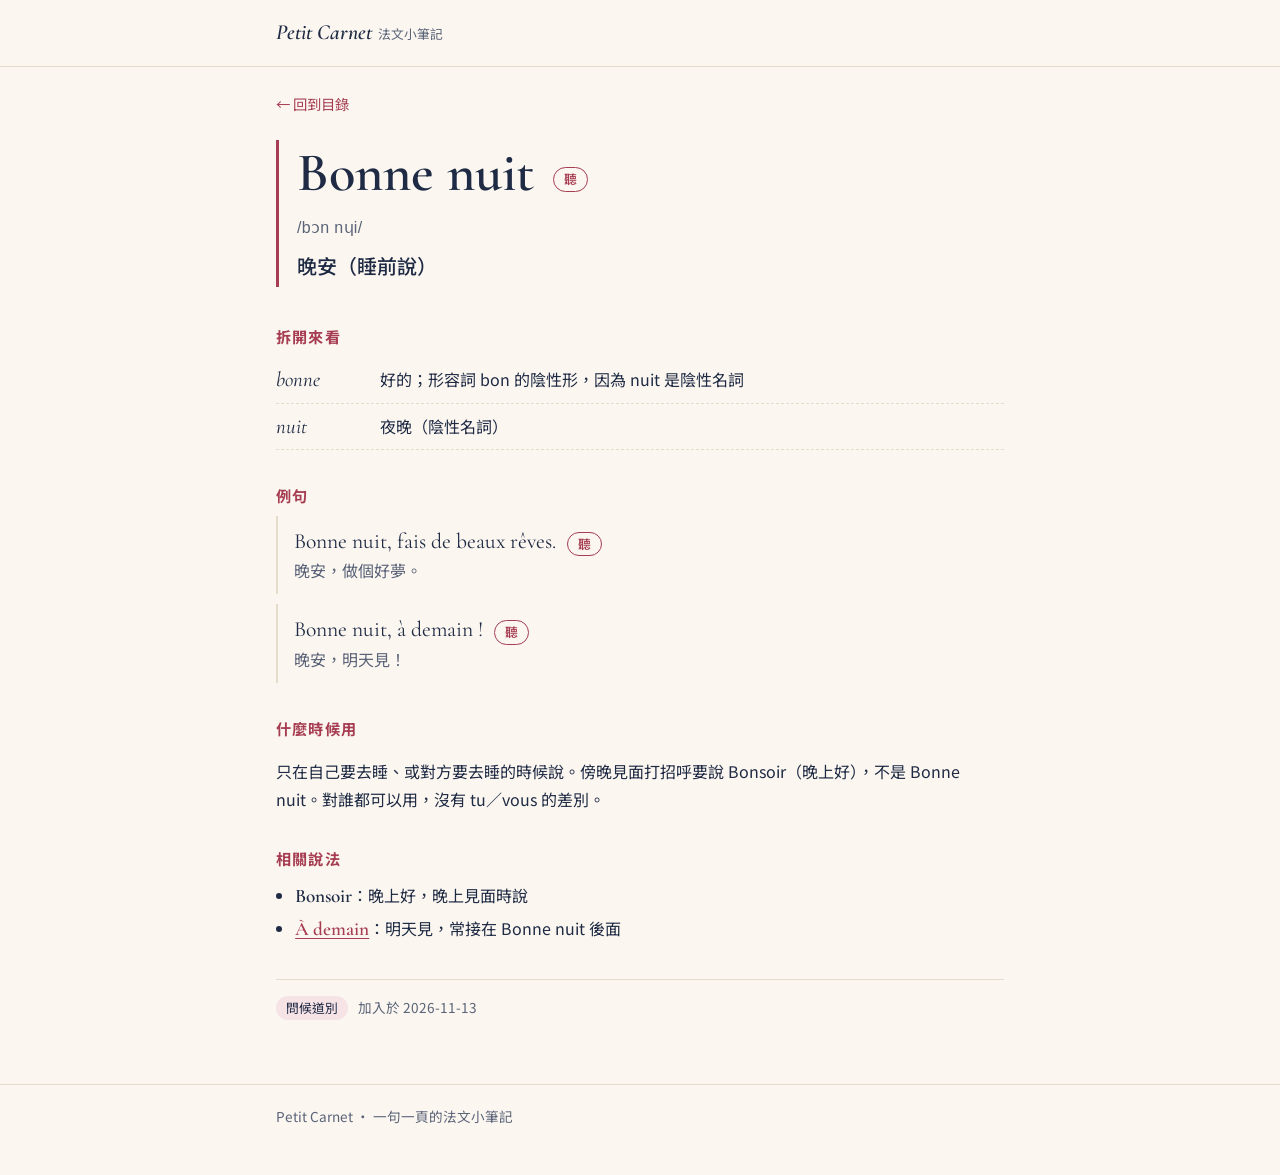
==== notes/bonne-nuit/index.html @ 500e36dc "建立 Petit Carnet 法文小筆記 - CLAUDE.md：專案目的、資料夾結構、slug 規則、頁面結構、分類、視覺規範、新增與修改流程、檢查方式 - 首頁、範本、六則筆記（含一則由未參與對" ====
<!doctype html>
<html lang="zh-Hant">
<head>
<meta charset="utf-8">
<meta name="viewport" content="width=device-width, initial-scale=1">
<title>Bonne nuit · Petit Carnet</title>
<meta name="description" content="Bonne nuit：晚安（睡前說）">
<link rel="preconnect" href="https://fonts.googleapis.com">
<link rel="preconnect" href="https://fonts.gstatic.com" crossorigin>
<link rel="stylesheet" href="https://fonts.googleapis.com/css2?family=Cormorant+Garamond:ital,wght@0,500;0,600;1,500;1,600&family=Noto+Sans+TC:wght@400;500;700&display=swap">
<link rel="stylesheet" href="../../assets/style.css">
<script src="../../assets/carnet.js" defer></script>
</head>
<body>
<header class="site-header">
  <div class="wrap"><a class="brand" href="../../">Petit Carnet<small>法文小筆記</small></a></div>
</header>

<main class="note wrap" data-category="greeting">
  <nav class="crumb"><a href="../../">← 回到目錄</a></nav>

  <header class="note-head">
    <h1 data-field="fr" lang="fr" data-speak>Bonne nuit</h1>
    <p class="ipa" data-field="ipa">/bɔn nɥi/</p>
    <p class="meaning" data-field="meaning">晚安（睡前說）</p>
  </header>

  <section data-field="breakdown">
    <h2>拆開來看</h2>
    <dl class="breakdown">
      <div><dt lang="fr">bonne</dt><dd>好的；形容詞 bon 的陰性形，因為 nuit 是陰性名詞</dd></div>
      <div><dt lang="fr">nuit</dt><dd>夜晚（陰性名詞）</dd></div>
    </dl>
  </section>

  <section data-field="examples">
    <h2>例句</h2>
    <ul class="examples">
      <li class="ex"><p class="ex-fr" lang="fr" data-speak>Bonne nuit, fais de beaux rêves.</p><p class="ex-zh">晚安，做個好夢。</p></li>
      <li class="ex"><p class="ex-fr" lang="fr" data-speak>Bonne nuit, à demain !</p><p class="ex-zh">晚安，明天見！</p></li>
    </ul>
  </section>

  <section data-field="usage">
    <h2>什麼時候用</h2>
    <p>只在自己要去睡、或對方要去睡的時候說。傍晚見面打招呼要說 Bonsoir（晚上好），不是 Bonne nuit。對誰都可以用，沒有 tu／vous 的差別。</p>
  </section>

  <section data-field="related">
    <h2>相關說法</h2>
    <ul class="related">
      <li><span lang="fr">Bonsoir</span>：晚上好，晚上見面時說</li>
      <li><a href="../a-demain/" lang="fr">À demain</a>：明天見，常接在 Bonne nuit 後面</li>
    </ul>
  </section>

  <footer class="note-meta">
    <span class="chip" data-cat="greeting">問候道別</span>
    <span>加入於 <time datetime="2026-11-13">2026-11-13</time></span>
  </footer>
</main>

<footer class="site-footer">
  <div class="wrap"><p>Petit Carnet · 一句一頁的法文小筆記</p></div>
</footer>
</body>
</html>
---- assets/style.css ----
/* Petit Carnet — 唯一的樣式檔。色票與字體規則見 CLAUDE.md §6。 */

:root {
  --paper: #FBF7F0;
  --card: #FFFDF9;
  --ink: #1F2A44;
  --ink-soft: #5A6378;
  --line: #E6DCCB;
  --accent: #A63D52;
  --accent-soft: #F5E3E6;

  --font-fr: "Cormorant Garamond", "Times New Roman", serif;
  --font-zh: "Noto Sans TC", "PingFang TC", "Microsoft JhengHei", sans-serif;
  --font-ipa: "Segoe UI", "Helvetica Neue", Arial, sans-serif;

  --radius: 14px;
  --wrap: 760px;
  color-scheme: light dark;
}

@media (prefers-color-scheme: dark) {
  :root {
    --paper: #16181F;
    --card: #1E212B;
    --ink: #ECE5D8;
    --ink-soft: #A7A2B3;
    --line: #323645;
    --accent: #E68A9D;
    --accent-soft: #3A2730;
  }
}

/* ---------- 基礎 ---------- */

*, *::before, *::after { box-sizing: border-box; }

[hidden] { display: none !important; }

html { -webkit-text-size-adjust: 100%; }

body {
  margin: 0;
  background: var(--paper);
  color: var(--ink);
  font-family: var(--font-zh);
  font-size: 16px;
  line-height: 1.75;
  overflow-wrap: anywhere;
}

a { color: var(--accent); text-underline-offset: 3px; }

:focus-visible { outline: 2px solid var(--accent); outline-offset: 3px; border-radius: 6px; }

[lang="fr"] { font-family: var(--font-fr); }

.wrap {
  max-width: var(--wrap);
  margin: 0 auto;
  padding: 0 16px;
}

/* ---------- 頁首／頁尾 ---------- */

.site-header {
  border-bottom: 1px solid var(--line);
}

.site-header .wrap {
  display: flex;
  align-items: baseline;
  justify-content: space-between;
  gap: 12px;
  padding-top: 14px;
  padding-bottom: 14px;
}

.brand {
  color: var(--ink);
  text-decoration: none;
  font-family: var(--font-fr);
  font-style: italic;
  font-size: 1.35rem;
  font-weight: 600;
}

.brand small {
  font-family: var(--font-zh);
  font-style: normal;
  font-size: 0.8rem;
  font-weight: 400;
  color: var(--ink-soft);
  margin-left: 6px;
}

.site-footer {
  margin-top: 64px;
  border-top: 1px solid var(--line);
  color: var(--ink-soft);
  font-size: 0.85rem;
}

.site-footer .wrap { padding-top: 20px; padding-bottom: 40px; }

.site-footer p { margin: 0 0 6px; }

/* ---------- 首頁 ---------- */

.hero { padding: 48px 0 24px; }

.hero h1 {
  margin: 0;
  font-family: var(--font-fr);
  font-style: italic;
  font-weight: 600;
  font-size: clamp(2.6rem, 9vw, 4rem);
  line-height: 1.05;
}

.hero .tagline {
  margin: 12px 0 0;
  max-width: 34em;
  color: var(--ink-soft);
}

.filters {
  display: flex;
  flex-wrap: wrap;
  gap: 8px;
  margin: 8px 0 20px;
  padding: 0;
  list-style: none;
}

.filter {
  font: inherit;
  font-size: 0.9rem;
  padding: 4px 14px;
  border: 1px solid var(--line);
  border-radius: 999px;
  background: transparent;
  color: var(--ink);
  cursor: pointer;
}

.filter:hover { border-color: var(--accent); }

.filter[aria-pressed="true"] {
  background: var(--ink);
  border-color: var(--ink);
  color: var(--paper);
}

.cards {
  display: grid;
  grid-template-columns: repeat(auto-fill, minmax(210px, 1fr));
  gap: 12px;
  margin: 0;
  padding: 0;
  list-style: none;
}

.card {
  display: flex;
  flex-direction: column;
  gap: 4px;
  height: 100%;
  padding: 16px 18px 14px;
  background: var(--card);
  border: 1px solid var(--line);
  border-radius: var(--radius);
  color: var(--ink);
  text-decoration: none;
  transition: border-color 0.15s, transform 0.15s;
}

.card:hover { border-color: var(--accent); transform: translateY(-2px); }

.card-fr {
  font-size: 1.7rem;
  font-weight: 600;
  line-height: 1.2;
}

.card-zh { color: var(--ink-soft); }

.card-meta {
  display: flex;
  align-items: center;
  justify-content: space-between;
  gap: 8px;
  margin-top: auto;
  padding-top: 10px;
  font-size: 0.8rem;
  color: var(--ink-soft);
}

.empty { color: var(--ink-soft); }

.about { margin-top: 48px; }

.about h2,
.note section h2 {
  margin: 0 0 8px;
  font-size: 0.95rem;
  font-weight: 700;
  letter-spacing: 0.08em;
  color: var(--accent);
}

.about ol { padding-left: 1.4em; }

/* ---------- 分類標籤 ---------- */

.chip {
  display: inline-block;
  padding: 1px 10px;
  border-radius: 999px;
  background: var(--accent-soft);
  color: var(--ink);
  font-size: 0.8rem;
  white-space: nowrap;
}

/* ---------- 筆記頁 ---------- */

.crumb { padding-top: 24px; font-size: 0.9rem; }

.crumb a { text-decoration: none; }

.note-head {
  margin: 24px 0 36px;
  padding: 4px 0 4px 18px;
  border-left: 3px solid var(--accent);
}

.note-head h1 {
  margin: 0;
  font-weight: 600;
  font-size: clamp(2.4rem, 10vw, 3.4rem);
  line-height: 1.1;
}

.ipa {
  margin: 10px 0 0;
  font-family: var(--font-ipa);
  color: var(--ink-soft);
  letter-spacing: 0.02em;
}

.meaning {
  margin: 6px 0 0;
  font-size: 1.25rem;
  font-weight: 500;
}

.note section { margin: 0 0 32px; }

.breakdown { margin: 0; }

.breakdown div {
  display: grid;
  grid-template-columns: minmax(5.5rem, max-content) 1fr;
  gap: 4px 16px;
  padding: 8px 0;
  border-bottom: 1px dashed var(--line);
}

.breakdown dt {
  font-size: 1.3rem;
  font-style: italic;
  line-height: 1.4;
}

.breakdown dd { margin: 0; }

.examples { margin: 0; padding: 0; list-style: none; }

.ex {
  padding: 10px 0 10px 16px;
  border-left: 2px solid var(--line);
  margin-bottom: 10px;
}

.ex p { margin: 0; }

.ex-fr { font-size: 1.35rem; line-height: 1.4; }

.ex-zh { color: var(--ink-soft); }

.related { margin: 0; padding-left: 1.2em; }

/* Cormorant 的字身比中文小，夾在中文句子裡的法文放大一點 */
.related [lang="fr"] { font-size: 1.2em; font-weight: 600; }

.note-meta {
  display: flex;
  flex-wrap: wrap;
  align-items: center;
  gap: 10px;
  padding-top: 16px;
  border-top: 1px solid var(--line);
  font-size: 0.85rem;
  color: var(--ink-soft);
}

/* ---------- 「聽」按鈕（由 carnet.js 加上） ---------- */

.speak {
  font-family: var(--font-zh);
  font-size: 0.8rem;
  font-style: normal;
  font-weight: 500;
  line-height: 1;
  vertical-align: middle;
  padding: 5px 10px;
  margin-left: 6px;
  border: 1px solid var(--accent);
  border-radius: 999px;
  background: transparent;
  color: var(--accent);
  cursor: pointer;
}

.speak:hover { background: var(--accent-soft); }

.speak[aria-pressed="true"] { background: var(--accent); color: var(--paper); }
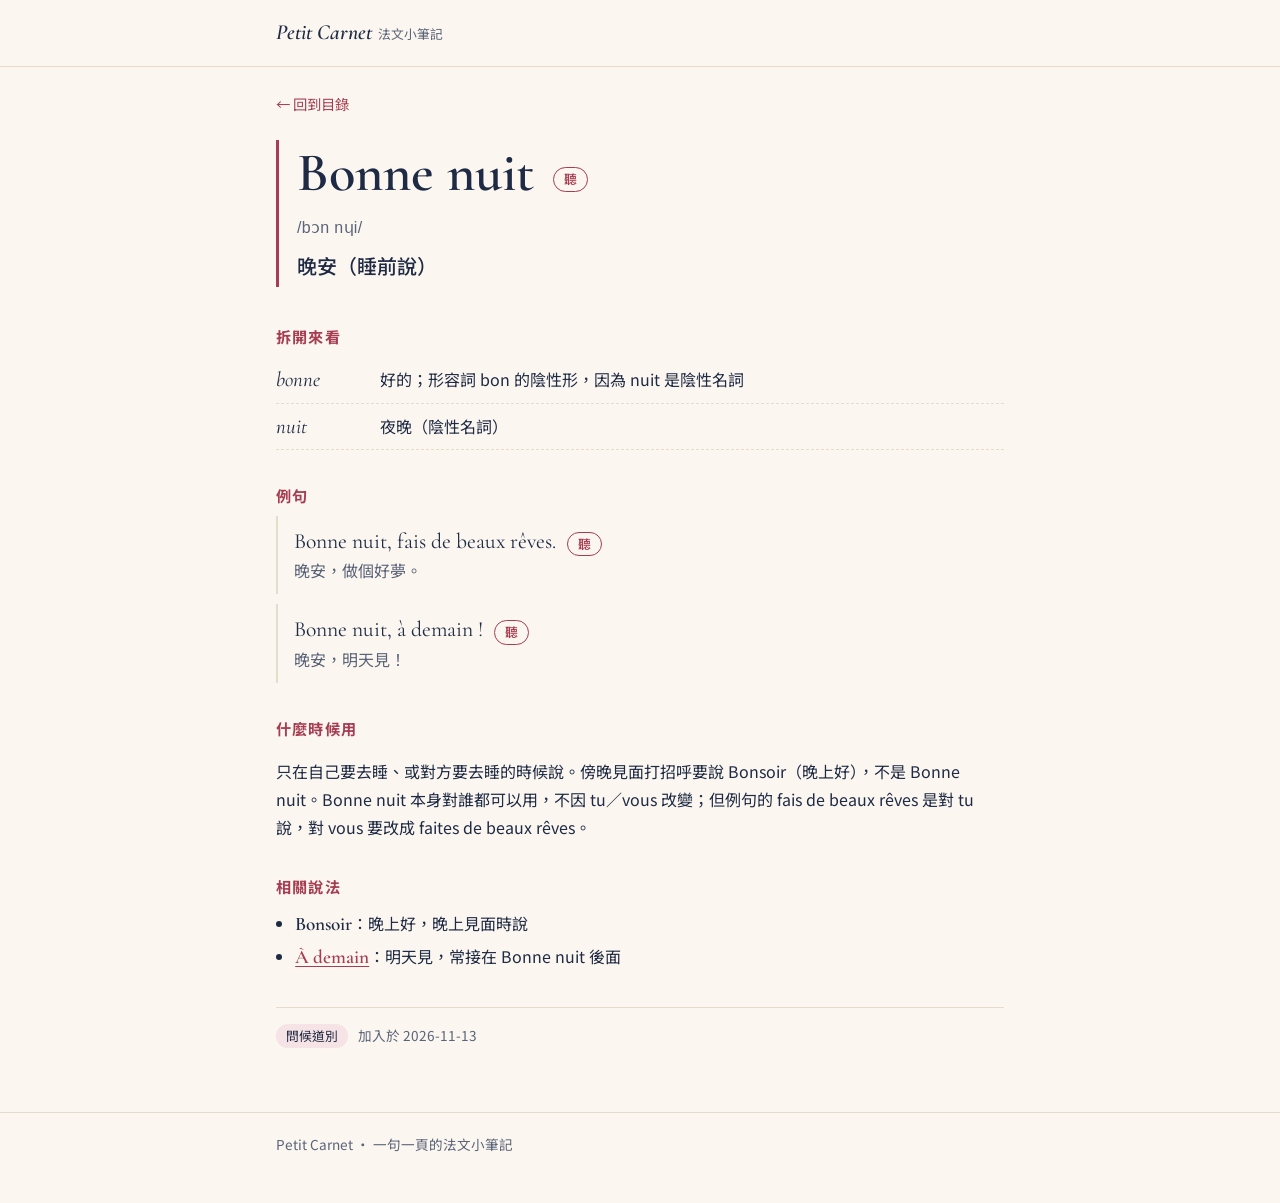
==== commit b258b7aa: "新增 Prends ton temps，依 Codex 複核修正法文說明與檢查 - Codex（OpenAI）依 CLAUDE.md 新增 prends-ton-temps，並與 je-suis-la" ====
--- a/notes/bonne-nuit/index.html
+++ b/notes/bonne-nuit/index.html
@@ -43,7 +43,7 @@
 
   <section data-field="usage">
     <h2>什麼時候用</h2>
-    <p>只在自己要去睡、或對方要去睡的時候說。傍晚見面打招呼要說 Bonsoir（晚上好），不是 Bonne nuit。對誰都可以用，沒有 tu／vous 的差別。</p>
+    <p>只在自己要去睡、或對方要去睡的時候說。傍晚見面打招呼要說 Bonsoir（晚上好），不是 Bonne nuit。Bonne nuit 本身對誰都可以用，不因 tu／vous 改變；但例句的 fais de beaux rêves 是對 tu 說，對 vous 要改成 faites de beaux rêves。</p>
   </section>
 
   <section data-field="related">
